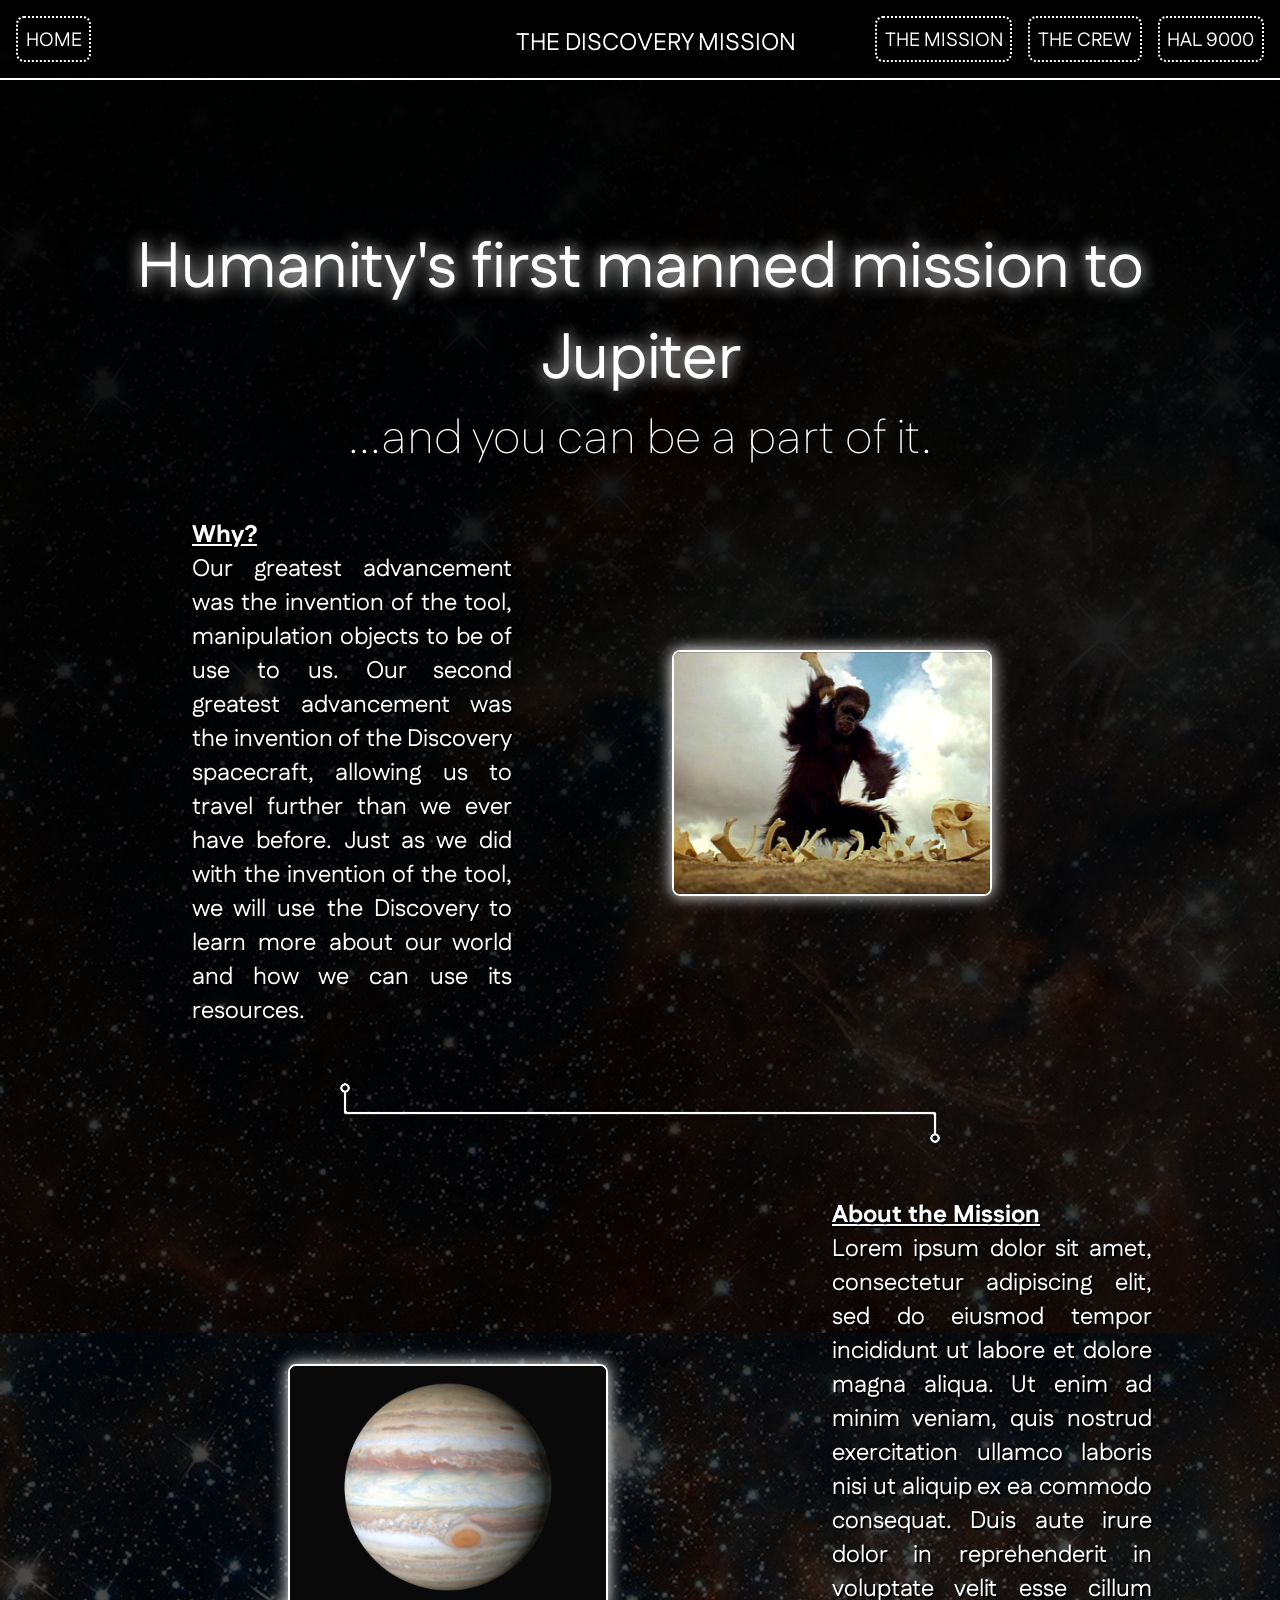
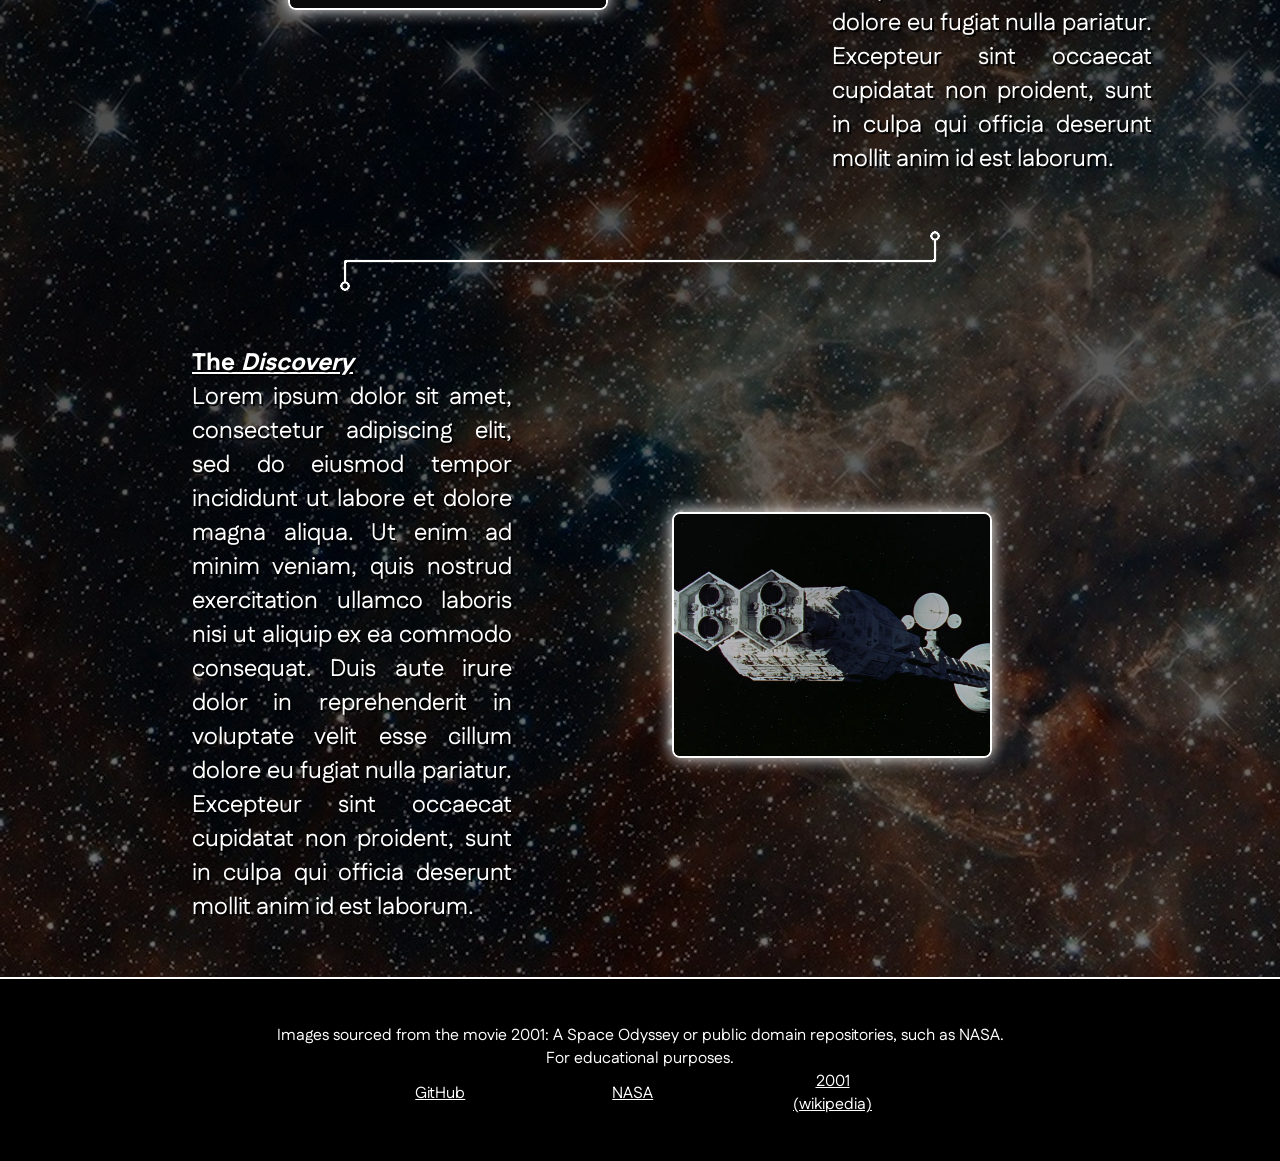
==== crew.html @ a61dcd87 "finished mission.html" ====
<!DOCTYPE html>
<html>
     <head lang="en">
          <meta charset="utf-8">
          <link href="css/theme.css" rel="stylesheet">
          <link href="css/gen.css" rel="stylesheet">
          <link href="css/mission.css" rel="stylesheet">
     </head>
     <body>
          <div class="vbox" id="column">
               <div id="ignore"></div>

               <!-- Top bar -->
               <div class="hbox p8px mh64px" id="top-bar">
                    <div class="flex1 hbox">
                         <a href="index.html" class="topbar-item"><p>HOME</p></a>
                    </div>
                    <p class="flex1 align-center topbar-item" id="top-bar-label">THE DISCOVERY MISSION</p>
                    <div class="hbox" id="topbar-right">
                         <a href="hal9000.html" class="topbar-item"><p>HAL 9000</p></a>
                         <a href="crew.html" class="topbar-item"><p>THE CREW</p></a>
                         <a href="mission.html" class="topbar-item"><p>THE MISSION</p></a>
                    </div>
               </div>

               <!-- Main page content -->
               <div class="vbox ml10vw mr10vw p8px pt10vh w800vw align-center" id="main-page">
                    <h1 id="slogan" class="text-anchor-bottom mt15vh glow">Humanity's first manned mission to Jupiter</h1>
                    <h2 id="subtitle" class="text-anchor-top weight200 mb5vh">...and you can be a part of it.</h2>
                    <div class="hbox w80vw mb5vh">
                         <p class="flex1 font-size-1-5em ml5vw justified textshadow">
                              <span style="font-weight: 1000;text-decoration: underline;">Why?</span><br>
                              Our greatest advancement was the invention of the tool, manipulation objects to be of use to us. Our second greatest advancement was the invention of the Discovery spacecraft, allowing us to travel further than we ever have before. Just as we did with the invention of the tool, we will use the Discovery to learn more about our world and how we can use its resources.
                         </p>
                         <div class="flex2 section-image"><img src="img/bone.jpg"></div>
                    </div>
                    <img class="w50vw mb5vh" src="img/sep-lr.png">
                    <div class="hbox w80vw mb5vh">
                         <div class="flex2 section-image"><img src="img/Jupiter.png"></div>
                         <p class="flex1 font-size-1-5em ml5vw justified textshadow">
                              <span style="font-weight: 1000;text-decoration: underline;">About the Mission</span><br>
                              Lorem ipsum dolor sit amet, consectetur adipiscing 
                              elit, sed do eiusmod tempor incididunt ut labore 
                              et dolore magna aliqua. Ut enim ad minim veniam, 
                              quis nostrud exercitation ullamco laboris nisi ut 
                              aliquip ex ea commodo consequat. Duis aute irure 
                              dolor in reprehenderit in voluptate velit esse 
                              cillum dolore eu fugiat nulla pariatur. Excepteur 
                              sint occaecat cupidatat non proident, sunt in 
                              culpa qui officia deserunt mollit anim id est 
                              laborum.
                         </p>
                    </div>
                    <img class="w50vw mb5vh" src="img/sep-rl.png">
                    <div class="hbox w80vw mb5vh">
                         <p class="flex1 font-size-1-5em ml5vw justified textshadow">
                              <span style="font-weight:1000;text-decoration:underline;">The <span style="font-style:italic;font-weight:1000;">Discovery</span></span><br>
                              Lorem ipsum dolor sit amet, consectetur adipiscing 
                              elit, sed do eiusmod tempor incididunt ut labore 
                              et dolore magna aliqua. Ut enim ad minim veniam, 
                              quis nostrud exercitation ullamco laboris nisi ut 
                              aliquip ex ea commodo consequat. Duis aute irure 
                              dolor in reprehenderit in voluptate velit esse 
                              cillum dolore eu fugiat nulla pariatur. Excepteur 
                              sint occaecat cupidatat non proident, sunt in 
                              culpa qui officia deserunt mollit anim id est 
                              laborum.
                         </p>
                         <div class="flex2 section-image"><img src="img/the_discovery.png"></div>
                    </div>
               </div>
               
               <!-- credits and stuff -->
               <div id="credits" class="w100vw pt5vh pb5vh align-center vbox">
                    <p class="flex1">Images sourced from the movie 2001: A Space Odyssey or public domain repositories, such as NASA.<br>
                    For educational purposes.</p>
                    <div id="links" class="hbox align-center">
                         <a href="https://github.com/nixii/2001-discovery" class="flex1 ml5vw mr5vw">GitHub</a>
                         <a href="https://nasa.gov" class="flex1 ml5vw mr5vw">NASA</a>
                         <a href="https://en.wikipedia.org/wiki/2001:_A_Space_Odyssey" class="flex1 ml5vw mr5vw">2001 (wikipedia)</a>
                    </div>
               </div>
          </div>
     </body>
</html>
---- css/theme.css ----
@import url('https://fonts.googleapis.com/css2?family=Open+Sans:ital,wght@0,300..800;1,300..800&display=swap');
@import url('https://fonts.googleapis.com/css2?family=Montserrat:ital,wght@0,100..900;1,100..900&display=swap');
@import url('https://fonts.googleapis.com/css2?family=Fustat:wght@200..800&display=swap');

:root {
     --bg: rgb(0, 0, 0);
     --bg2: rgb(30, 30, 60);
     --fg: rgb(255, 255, 255);
}

* {
     font-family: "Fustat", "Montserrat", "Open Sans", monospace;
     color: var(--fg);
     box-sizing: border-box;
     margin: 0px;
     font-weight: 400;
}

h1 {
     font-size: 4em;
}
h2 {
     font-size: 3em;
}
h3 {
     font-size: 2em;
}

body, html {
     background-color: var(--bg); 
}

.align-center {
     margin: auto;
     text-align: center;
     align-items: center;
}
.align-right {
     text-align: right;
}

.vbox {
     display: flex;
     flex-direction: column;
     gap: 0px;
}
.hbox {
     display: flex;
     flex-direction: row;
     gap: 0px;
}

.flex1 { flex: 1; }
.flex2 { flex: 2; }
.flex4 { flex: 4; }
.flex8 { flex: 8; }

.h10vh { height: 10vh; }
.h15vh { height: 15vh; }
.h20vh { height: 20vh; }
.h30vh { height: 30vh; }
.h40vh { height: 40vh; }
.h50vh { height: 50vh; }
.h60vh { height: 60vh; }
.h70vh { height: 70vh; }
.h75vh { height: 75vh; }
.h80vh { height: 80vh; }
.h90vh { height: 90vh; }
.h100vh { height: 100vh; }

.w10vw { width: 10vw; }
.w20vw { width: 20vw; }
.w30vw { width: 30vw; }
.w40vw { width: 40vw; }
.w50vw { width: 50vw; }
.w60vw { width: 60vw; }
.w70vw { width: 70vw; }
.w80vw { width: 80vw; }
.w90vw { width: 90vw; }
.w100vw { width: 100vw; }
.w100percent { width: 100%; }

.top20vh { top: 20vh; }

.mb5vh { margin-bottom: 5vh; }
.mt10vh { margin-top: 10vh; }
.mb10vh { margin-bottom: 10vh; }
.mt15vh { margin-top: 15vh; }
.mt20vh { margin-top: 20vh; }
.mt25vh { margin-top: 25vh; }
.mt30vh { margin-top: 30vh; }

.ml5vw { margin-left: 5vw; }
.mr5vw { margin-right: 5vw; }
.ml10vw { margin-left: 10vw; }
.mr10vw { margin-right: 10vw; }

.pt5vh { padding-top: 5vh; }
.pb5vh { padding-bottom: 5vh; }
.pt10vh { padding-top: 10vh; }
.pb10vh { padding-bottom: 10vh; }

.pb20vh { padding-bottom: 20vh;}

.pl5vw { padding-left: 5vw; }
.pr5vw { padding-right: 5vw; }

.p8px { padding: 8px; }

.SHOW { background-color: red; color: blue; }

.text-anchor-bottom { text-anchor: bottom; }
.text-anchor-top { text-anchor: top; }

.mh64px { min-height: 64px; }

.font-size-large { font-size: large; }
.font-size-larger { font-size: larger; }

.font-size-1em { font-size: 1em; }
.font-size-1-5em { font-size: 1.5em; }
.font-size-2em { font-size: 2em; }

.justified { text-align: justify; }

.image-credit {
     color: gray;
     font-style: italic;
     margin-left: 8px;
}

.align-right { align-self: right; }

italic {
     font-style: italic;
}

.weight200 { font-weight: 200;}
.weight300 { font-weight: 300;}
.weight400 { font-weight: 400;}

.glow {
     text-shadow: 0 0 16px white;
}
---- css/gen.css ----
body, html {
     overflow-x: hidden;
}

#main-page {
     margin-top: 0px;
}

#top-bar {
     border-bottom: 2px solid white;
}

#top-bar-label {
     position: absolute;
     width: 100%;
     font-size: x-large;
}

#topbar-right {
     flex-direction: row-reverse;
}

.topbar-item {
     padding: 0.4em;
     font-size: 1.2em;
     margin: 8px;
     margin-left: 8px;
     margin-right: 8px;
}
a.topbar-item {
     border: 2px dotted white;
     z-index: 3;
     border-radius: 8px;
     text-decoration: none;
     transition-duration: 0.3s;
}

a.topbar-item:hover {
     padding: 0.2em;
     transition-duration: 0.3s;
}
a.topbar-item:hover > p {
     font-size: 1.3em;
     transition-duration: 0.3s;
     text-shadow: 0 0 16px white;
}
a.topbar-item > p {
     transition-duration: 0.3s;
     transform: translateY(5%);
}

#credits {
     border-top: 2px solid white;
     background-color: var(--bg);
}

.section-image > img {
     width: 25vw;
     aspect-ratio: 1.3/1;
     border: 2px solid white;
     object-fit: cover;
     margin: auto;
     box-shadow: 0 0 16px white;
     border-radius: 8px;
     transition-duration: 0.3s;
}

.section-image > img:hover {
     box-shadow: 0 0 64px white;
     transition-duration: 0.3s;
     transform: scale(110%);
}
.section-image {
     display: flex;
     border-radius: 8px;
}

.textshadow {
     text-shadow: 2px 2px 0px black;
}

.primary-panel {
     border: 2px solid white;
     display: flex;
     align-items: center;
     text-align: center;
     box-shadow: 0 0 16px rgba(255, 255, 255, 200);
     transition-duration: 0.3s;
     border-radius: 8px;
     background-repeat: none;
     background-position: center;
     background-size: auto 100%;
}
.primary-panel > a {
     width: 100%;
     font-size: 2em;
     filter:
          drop-shadow(0 0 8px black)
          drop-shadow(0 0 8px black)
          drop-shadow(0 0 16px black)
          drop-shadow(0 0 16px black)
          drop-shadow(0 0 32px black)
          drop-shadow(0 0 32px black);
     padding-top: 17vh;
     padding-bottom: 17vh;
     padding-left: 3vw;
     padding-right: 3vw;
}

.primary-panel:has(a:hover) {
     box-shadow: 0 0 96px rgba(255, 255, 255, 200);
     transform: scale(110%);
     transition-duration: 0.3s;
}


#primary-hal {
     background-image: url("../img/hal9000.png");
}
#primary-crew {
     background-image: url("../img/crew.png");
}
#primary-mission {
     background-image: url("../img/mission.png");
}
#primary-home {
     background-image: url("../img/earth.png");
}
---- css/mission.css ----
#column {
     background:
          linear-gradient(
               to top,
               rgba(0, 0, 0, 0.5),
               rgba(0, 0, 0, 1)
          ),
          url("../img/stars.png");
}
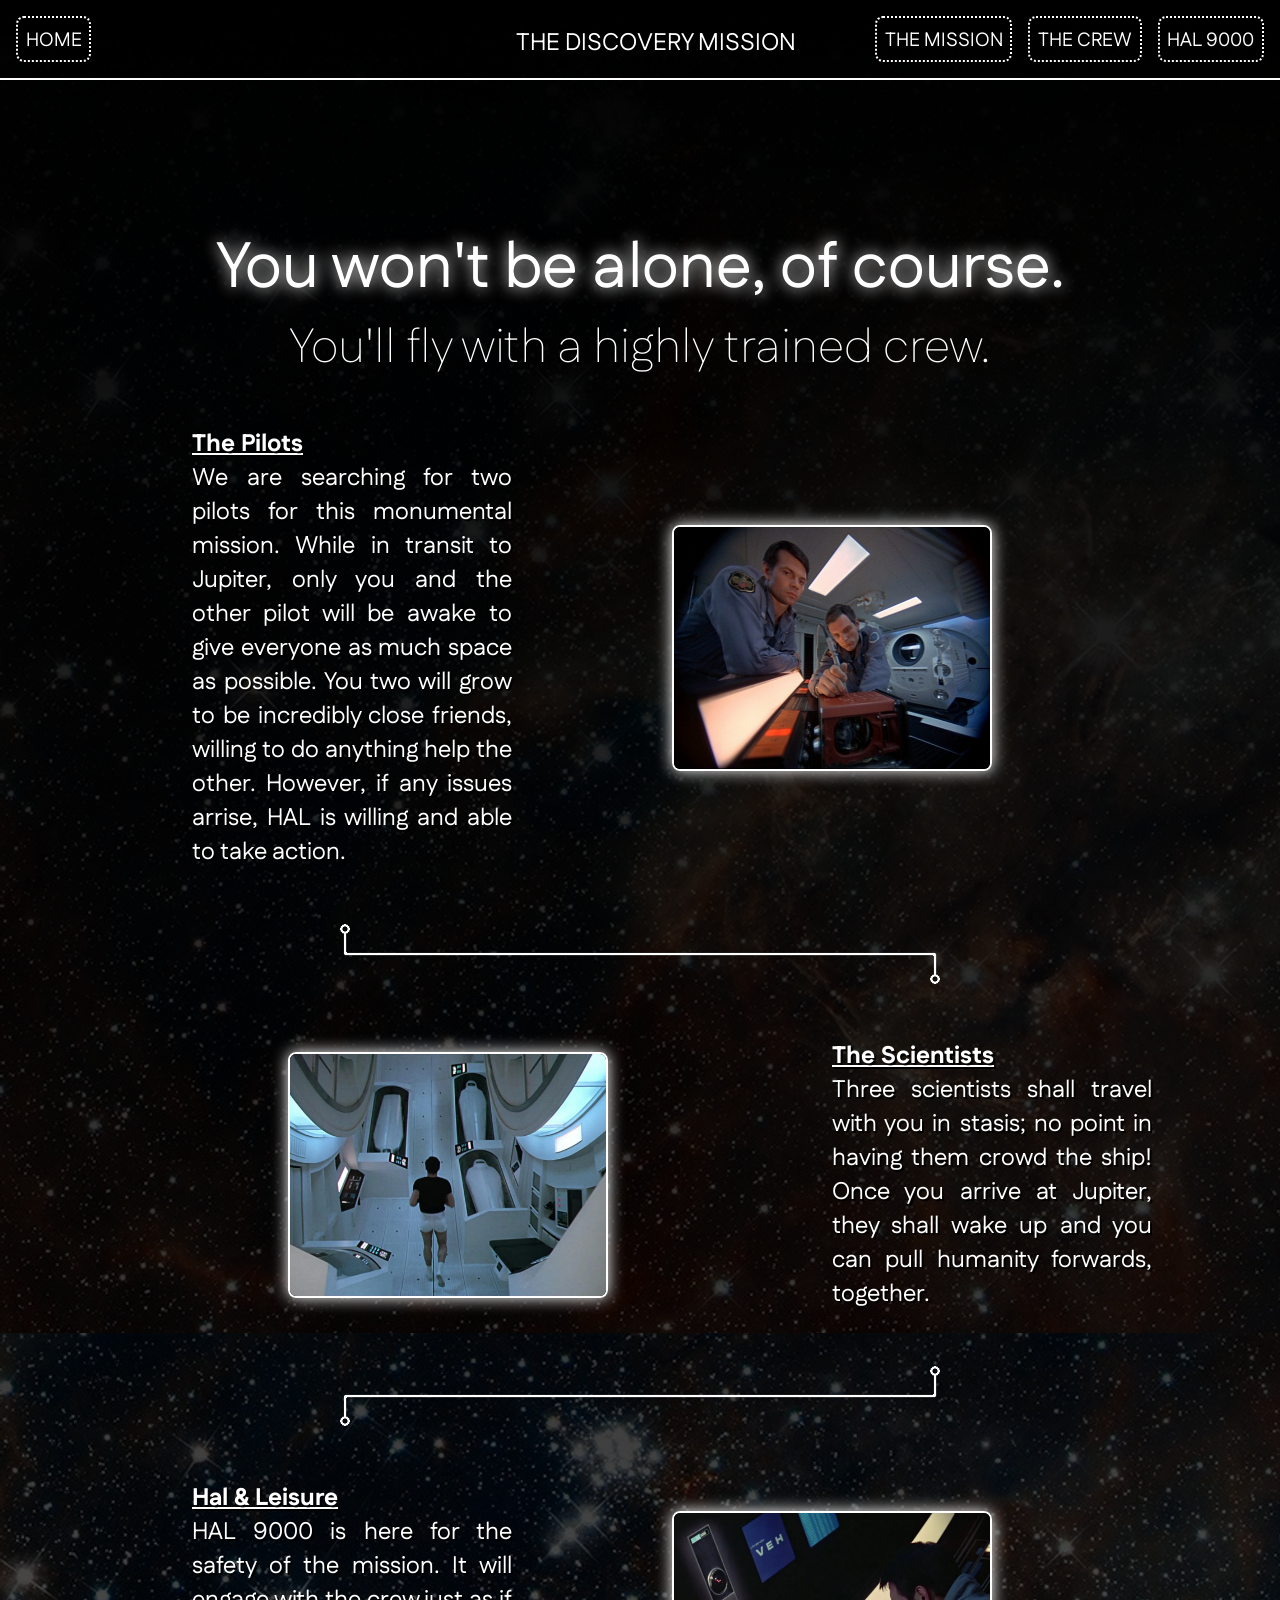
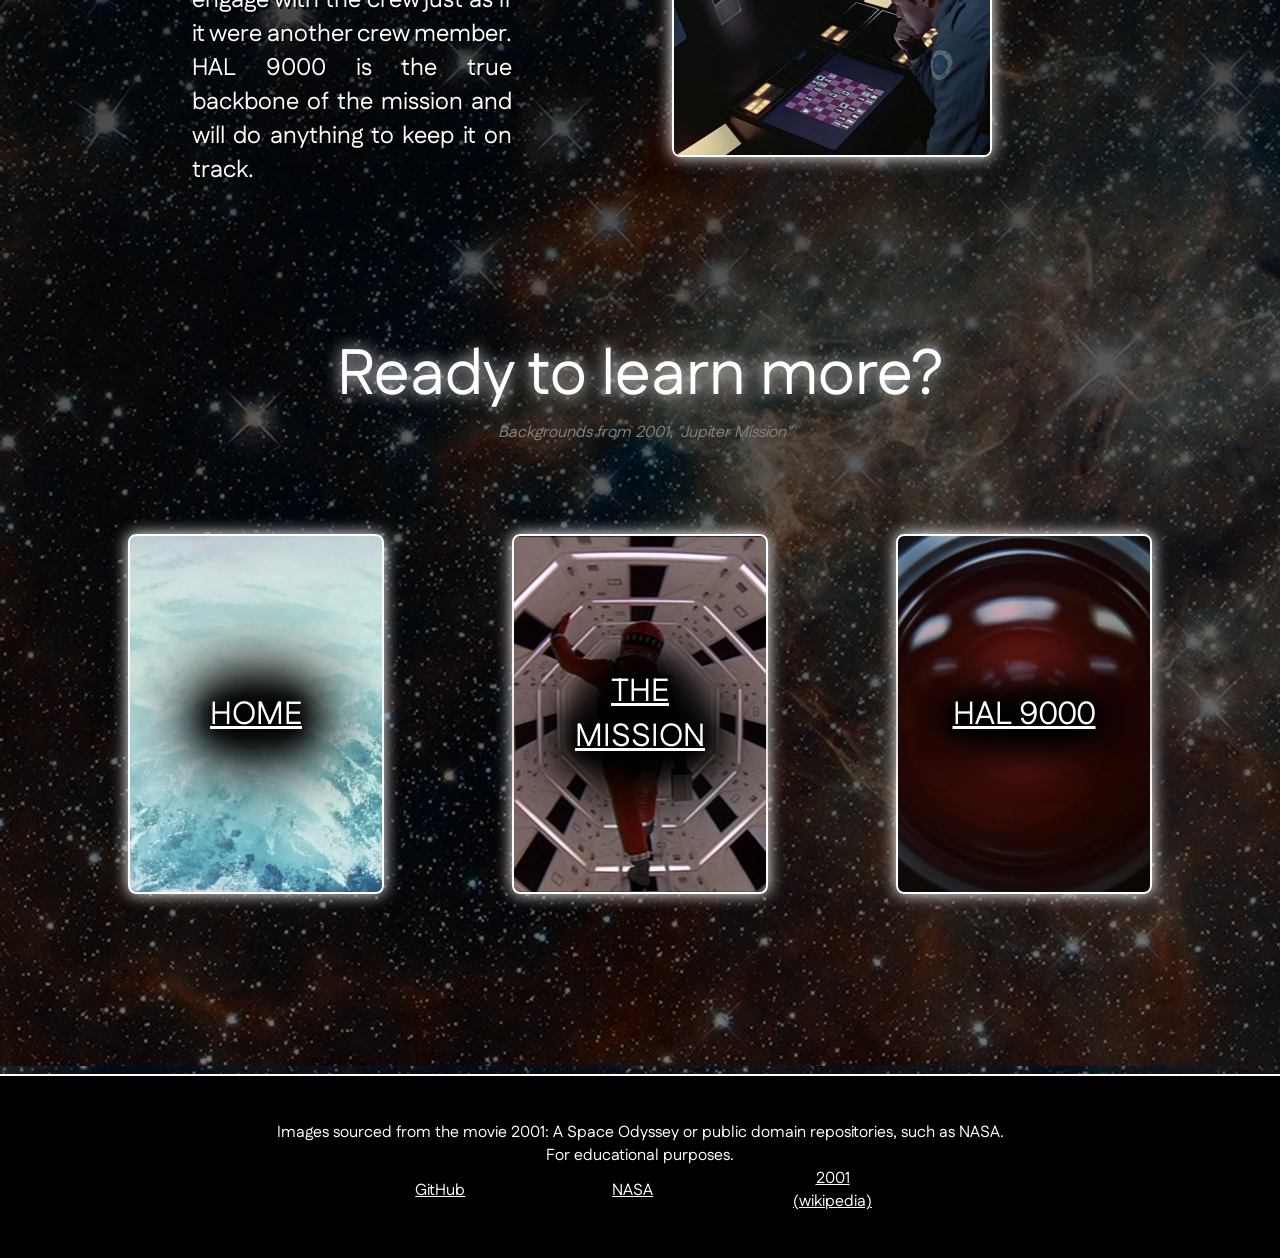
==== commit 0d6bc43d: "almost done with the crew" ====
--- a/crew.html
+++ b/crew.html
@@ -25,48 +25,60 @@
 
                <!-- Main page content -->
                <div class="vbox ml10vw mr10vw p8px pt10vh w800vw align-center" id="main-page">
-                    <h1 id="slogan" class="text-anchor-bottom mt15vh glow">Humanity's first manned mission to Jupiter</h1>
-                    <h2 id="subtitle" class="text-anchor-top weight200 mb5vh">...and you can be a part of it.</h2>
+                    <h1 id="slogan" class="text-anchor-bottom mt15vh glow">You won't be alone, of course.</h1>
+                    <h2 id="subtitle" class="text-anchor-top weight200 mb5vh">You'll fly with a highly trained crew.</h2>
                     <div class="hbox w80vw mb5vh">
                          <p class="flex1 font-size-1-5em ml5vw justified textshadow">
-                              <span style="font-weight: 1000;text-decoration: underline;">Why?</span><br>
-                              Our greatest advancement was the invention of the tool, manipulation objects to be of use to us. Our second greatest advancement was the invention of the Discovery spacecraft, allowing us to travel further than we ever have before. Just as we did with the invention of the tool, we will use the Discovery to learn more about our world and how we can use its resources.
+                              <span style="font-weight: 1000;text-decoration: underline;">The Pilots</span><br>
+                              We are searching for two pilots for this 
+                              monumental mission. While in transit to Jupiter, 
+                              only you and the other pilot will be awake to give 
+                              everyone as much space as possible. You two will 
+                              grow to be incredibly close friends, willing to do 
+                              anything help the other. However, if any issues 
+                              arrise, HAL is willing and able to take action.
                          </p>
-                         <div class="flex2 section-image"><img src="img/bone.jpg"></div>
+                         <div class="flex2 section-image"><img src="img/crew.png"></div>
                     </div>
                     <img class="w50vw mb5vh" src="img/sep-lr.png">
                     <div class="hbox w80vw mb5vh">
-                         <div class="flex2 section-image"><img src="img/Jupiter.png"></div>
+                         <div class="flex2 section-image"><img src="img/stasis.png"></div>
                          <p class="flex1 font-size-1-5em ml5vw justified textshadow">
-                              <span style="font-weight: 1000;text-decoration: underline;">About the Mission</span><br>
-                              Lorem ipsum dolor sit amet, consectetur adipiscing 
-                              elit, sed do eiusmod tempor incididunt ut labore 
-                              et dolore magna aliqua. Ut enim ad minim veniam, 
-                              quis nostrud exercitation ullamco laboris nisi ut 
-                              aliquip ex ea commodo consequat. Duis aute irure 
-                              dolor in reprehenderit in voluptate velit esse 
-                              cillum dolore eu fugiat nulla pariatur. Excepteur 
-                              sint occaecat cupidatat non proident, sunt in 
-                              culpa qui officia deserunt mollit anim id est 
-                              laborum.
+                              <span style="font-weight: 1000;text-decoration: underline;">The Scientists</span><br>
+                              Three scientists shall travel with you in stasis; 
+                              no point in having them crowd the ship! Once you
+                              arrive at Jupiter, they shall wake up and you can
+                              pull humanity forwards, together.
                          </p>
                     </div>
                     <img class="w50vw mb5vh" src="img/sep-rl.png">
                     <div class="hbox w80vw mb5vh">
                          <p class="flex1 font-size-1-5em ml5vw justified textshadow">
-                              <span style="font-weight:1000;text-decoration:underline;">The <span style="font-style:italic;font-weight:1000;">Discovery</span></span><br>
-                              Lorem ipsum dolor sit amet, consectetur adipiscing 
-                              elit, sed do eiusmod tempor incididunt ut labore 
-                              et dolore magna aliqua. Ut enim ad minim veniam, 
-                              quis nostrud exercitation ullamco laboris nisi ut 
-                              aliquip ex ea commodo consequat. Duis aute irure 
-                              dolor in reprehenderit in voluptate velit esse 
-                              cillum dolore eu fugiat nulla pariatur. Excepteur 
-                              sint occaecat cupidatat non proident, sunt in 
-                              culpa qui officia deserunt mollit anim id est 
-                              laborum.
+                              <span style="font-weight:1000;text-decoration:underline;">Hal & Leisure</span><br>
+                              HAL 9000 is here for the safety of the mission. It
+                              will engage with the crew just as if it were
+                              another crew member. HAL 9000 is the true backbone
+                              of the mission and will do anything to keep it on
+                              track.
                          </p>
-                         <div class="flex2 section-image"><img src="img/the_discovery.png"></div>
+                         <div class="flex2 section-image"><img src="img/chess.png"></div>
+                    </div>
+               </div>
+
+               <!-- The extra information -->
+               <div id="content" class="align-center w100vw pb20vh pt10vh">
+                    <h1 id="ready-for-discovery" class="align-center glow">Ready to learn more?</h1>
+                    <p class="image-credit">Backgrounds from 2001, "Jupiter Mission"</p>
+                    <div class="hbox align-center mt10vh pl5vw pr5vw">
+                         <div class="primary-panel flex1 h40vh ml5vw mr5vw" id="primary-home">
+                              <a href="index.html">HOME</a>
+                         </div>
+                         <div class="primary-panel flex1 h40vh ml5vw mr5vw" id="primary-mission">
+                              <a href="mission.html">THE MISSION</a>
+                         </div>
+                         <div class="primary-panel flex1 h40vh ml5vw mr5vw" id="primary-hal">
+                              <a href="hal9000.html">HAL 9000</a>
+                         </div>
                     </div>
                </div>
                
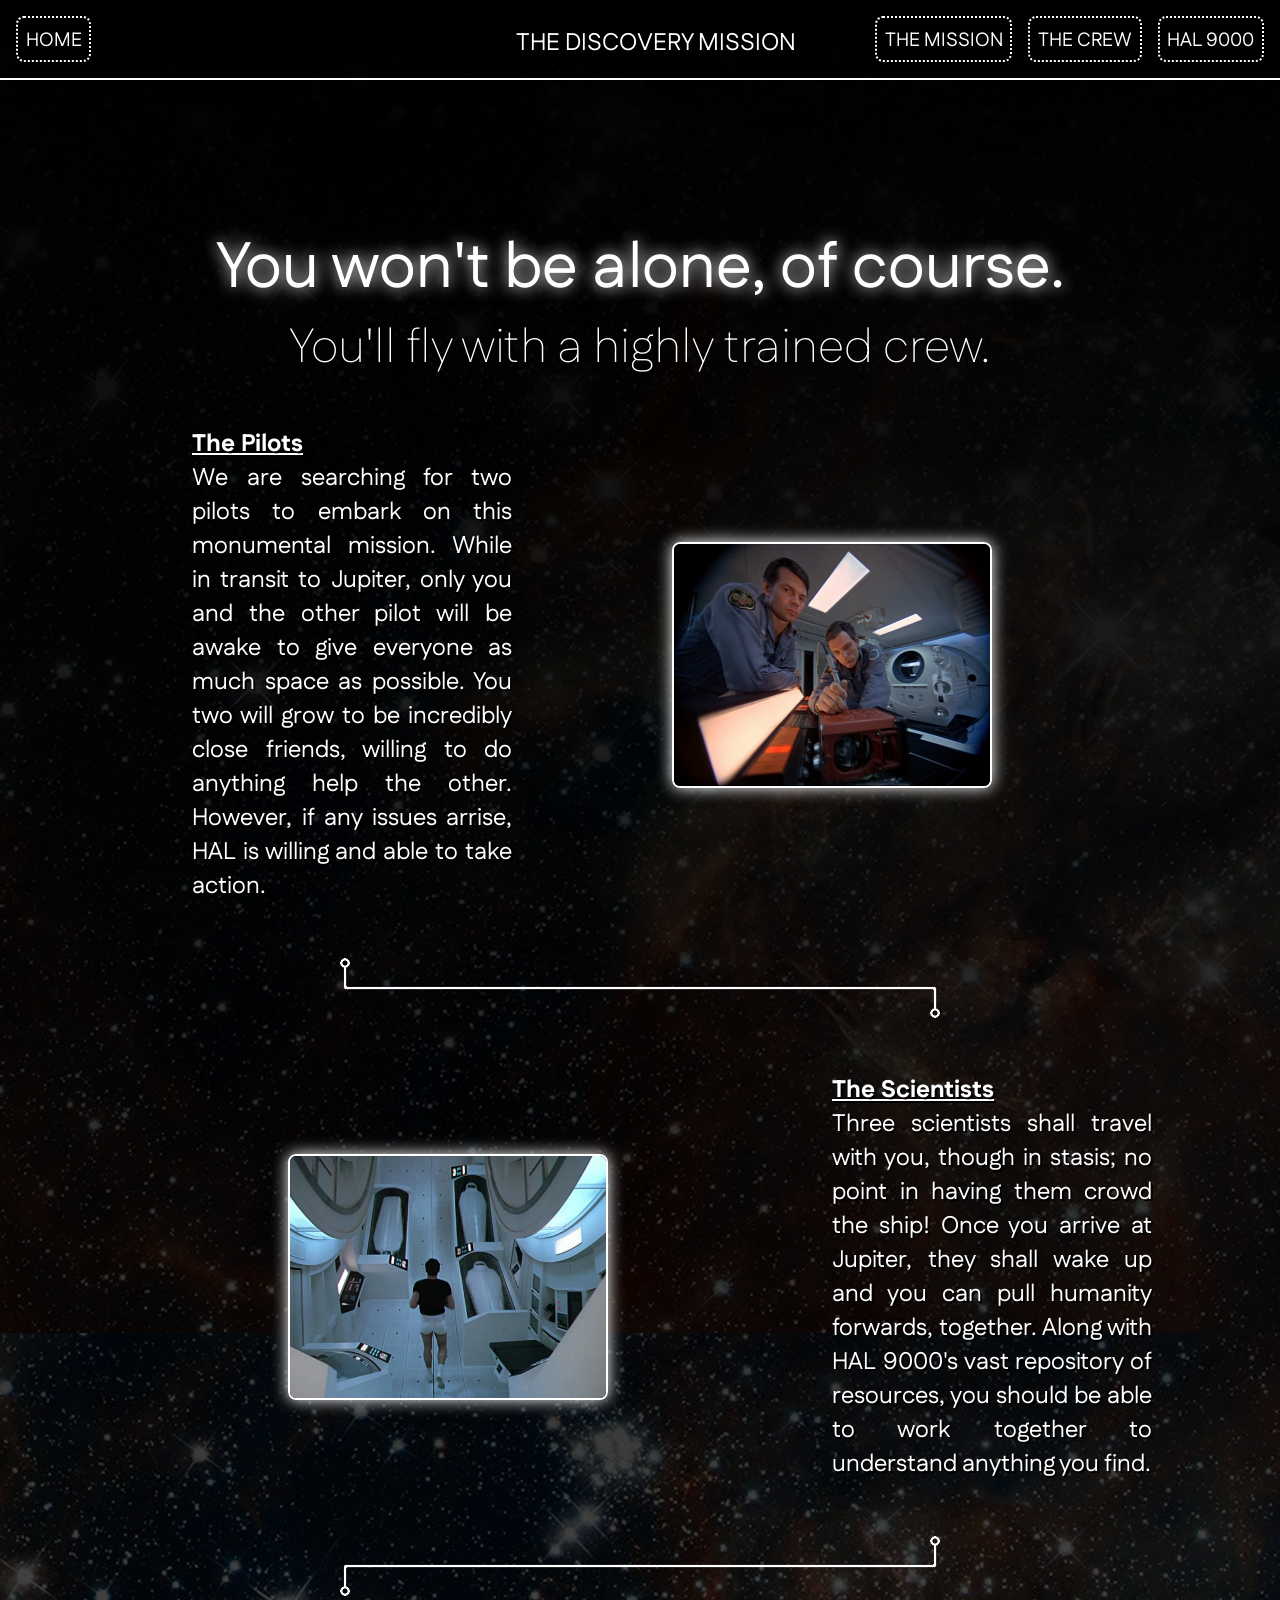
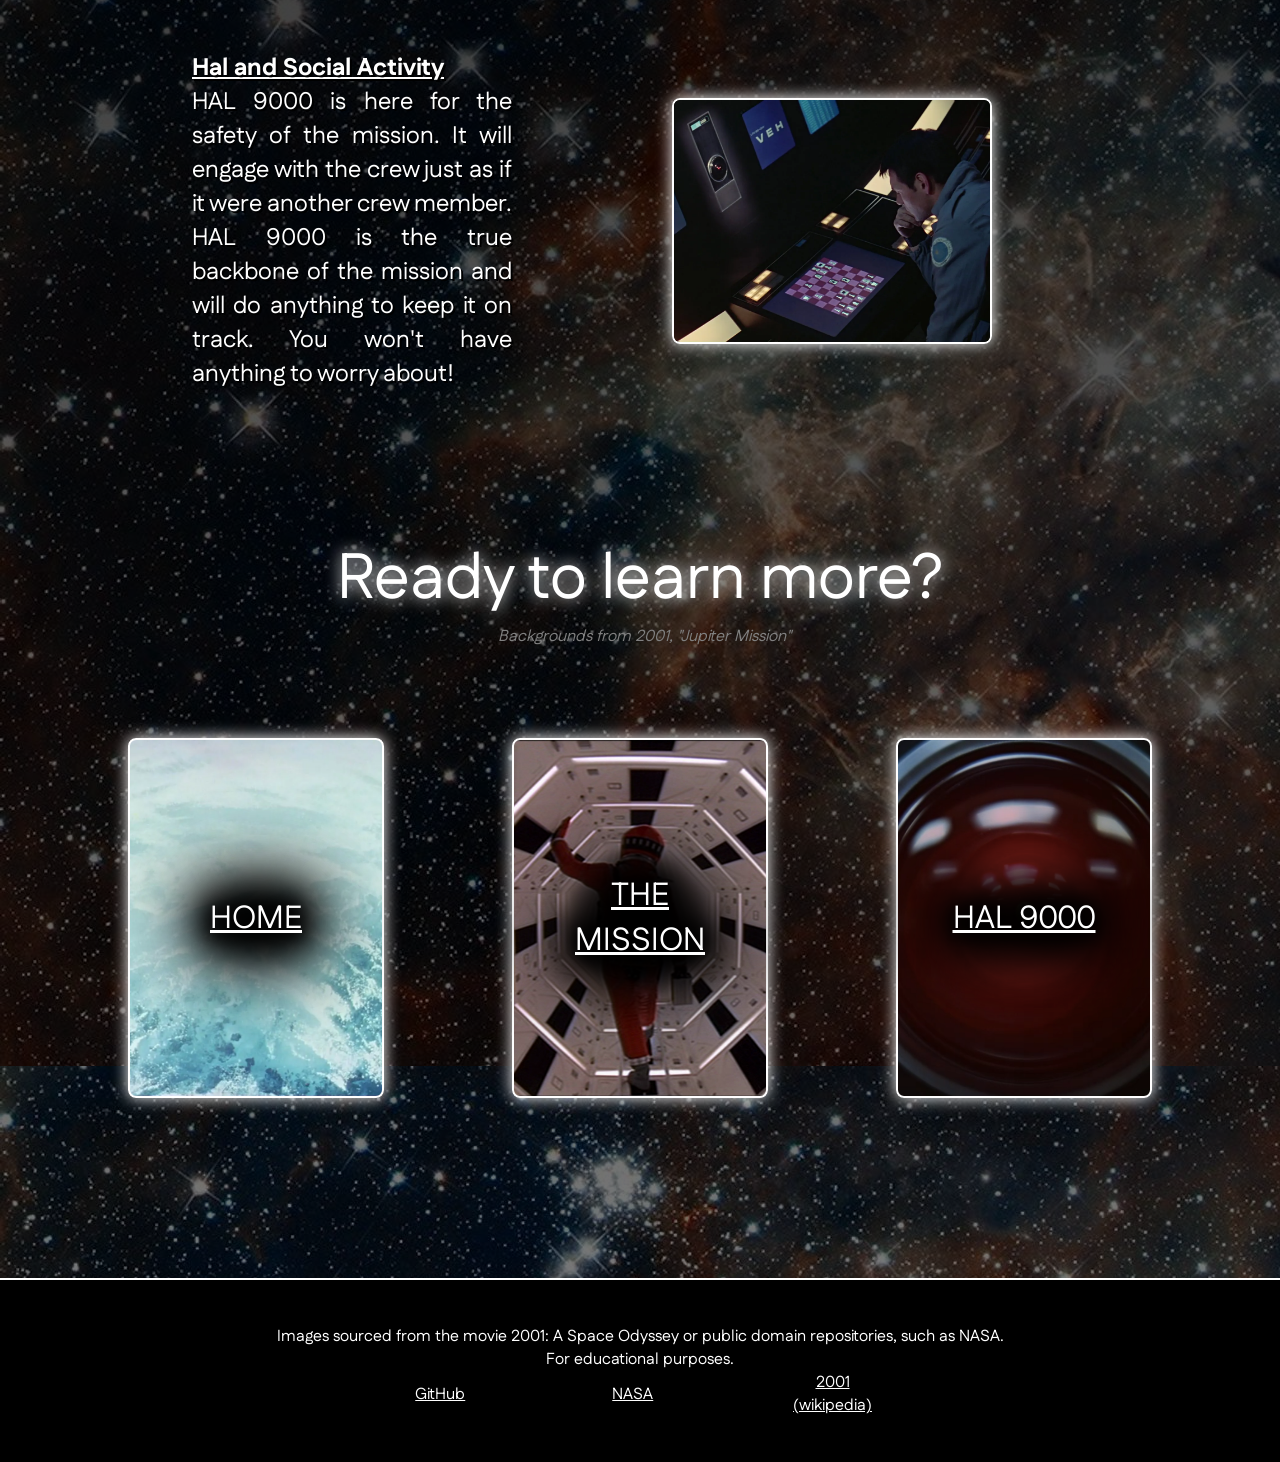
==== commit 3cb634d8: "grammar better; theme better; created extra" ====
--- a/crew.html
+++ b/crew.html
@@ -30,7 +30,7 @@
                     <div class="hbox w80vw mb5vh">
                          <p class="flex1 font-size-1-5em ml5vw justified textshadow">
                               <span style="font-weight: 1000;text-decoration: underline;">The Pilots</span><br>
-                              We are searching for two pilots for this 
+                              We are searching for two pilots to embark on this 
                               monumental mission. While in transit to Jupiter, 
                               only you and the other pilot will be awake to give 
                               everyone as much space as possible. You two will 
@@ -40,26 +40,33 @@
                          </p>
                          <div class="flex2 section-image"><img src="img/crew.png"></div>
                     </div>
+
+                    <!-- Talk about how the scientists are in stasis -->
                     <img class="w50vw mb5vh" src="img/sep-lr.png">
                     <div class="hbox w80vw mb5vh">
                          <div class="flex2 section-image"><img src="img/stasis.png"></div>
                          <p class="flex1 font-size-1-5em ml5vw justified textshadow">
                               <span style="font-weight: 1000;text-decoration: underline;">The Scientists</span><br>
-                              Three scientists shall travel with you in stasis; 
-                              no point in having them crowd the ship! Once you
-                              arrive at Jupiter, they shall wake up and you can
-                              pull humanity forwards, together.
+                              Three scientists shall travel with you, though in
+                              stasis; no point in having them crowd the ship! 
+                              Once you arrive at Jupiter, they shall wake up and 
+                              you can pull humanity forwards, together. Along
+                              with HAL 9000's vast repository of resources, you 
+                              should be able to work together to understand
+                              anything you find.
                          </p>
                     </div>
+
+                    <!-- talk about the social aspects -->
                     <img class="w50vw mb5vh" src="img/sep-rl.png">
                     <div class="hbox w80vw mb5vh">
                          <p class="flex1 font-size-1-5em ml5vw justified textshadow">
-                              <span style="font-weight:1000;text-decoration:underline;">Hal & Leisure</span><br>
+                              <span style="font-weight:1000;text-decoration:underline;">Hal and Social Activity</span><br>
                               HAL 9000 is here for the safety of the mission. It
                               will engage with the crew just as if it were
                               another crew member. HAL 9000 is the true backbone
                               of the mission and will do anything to keep it on
-                              track.
+                              track. You won't have anything to worry about!
                          </p>
                          <div class="flex2 section-image"><img src="img/chess.png"></div>
                     </div>
@@ -94,4 +101,4 @@
                </div>
           </div>
      </body>
-</html>+</html>
--- a/css/theme.css
+++ b/css/theme.css
@@ -95,6 +95,7 @@
 .mr5vw { margin-right: 5vw; }
 .ml10vw { margin-left: 10vw; }
 .mr10vw { margin-right: 10vw; }
+.ml35vw { margin-left: 35vw; }
 
 .pt5vh { padding-top: 5vh; }
 .pb5vh { padding-bottom: 5vh; }
@@ -142,4 +143,4 @@
 
 .glow {
      text-shadow: 0 0 16px white;
-}+}
